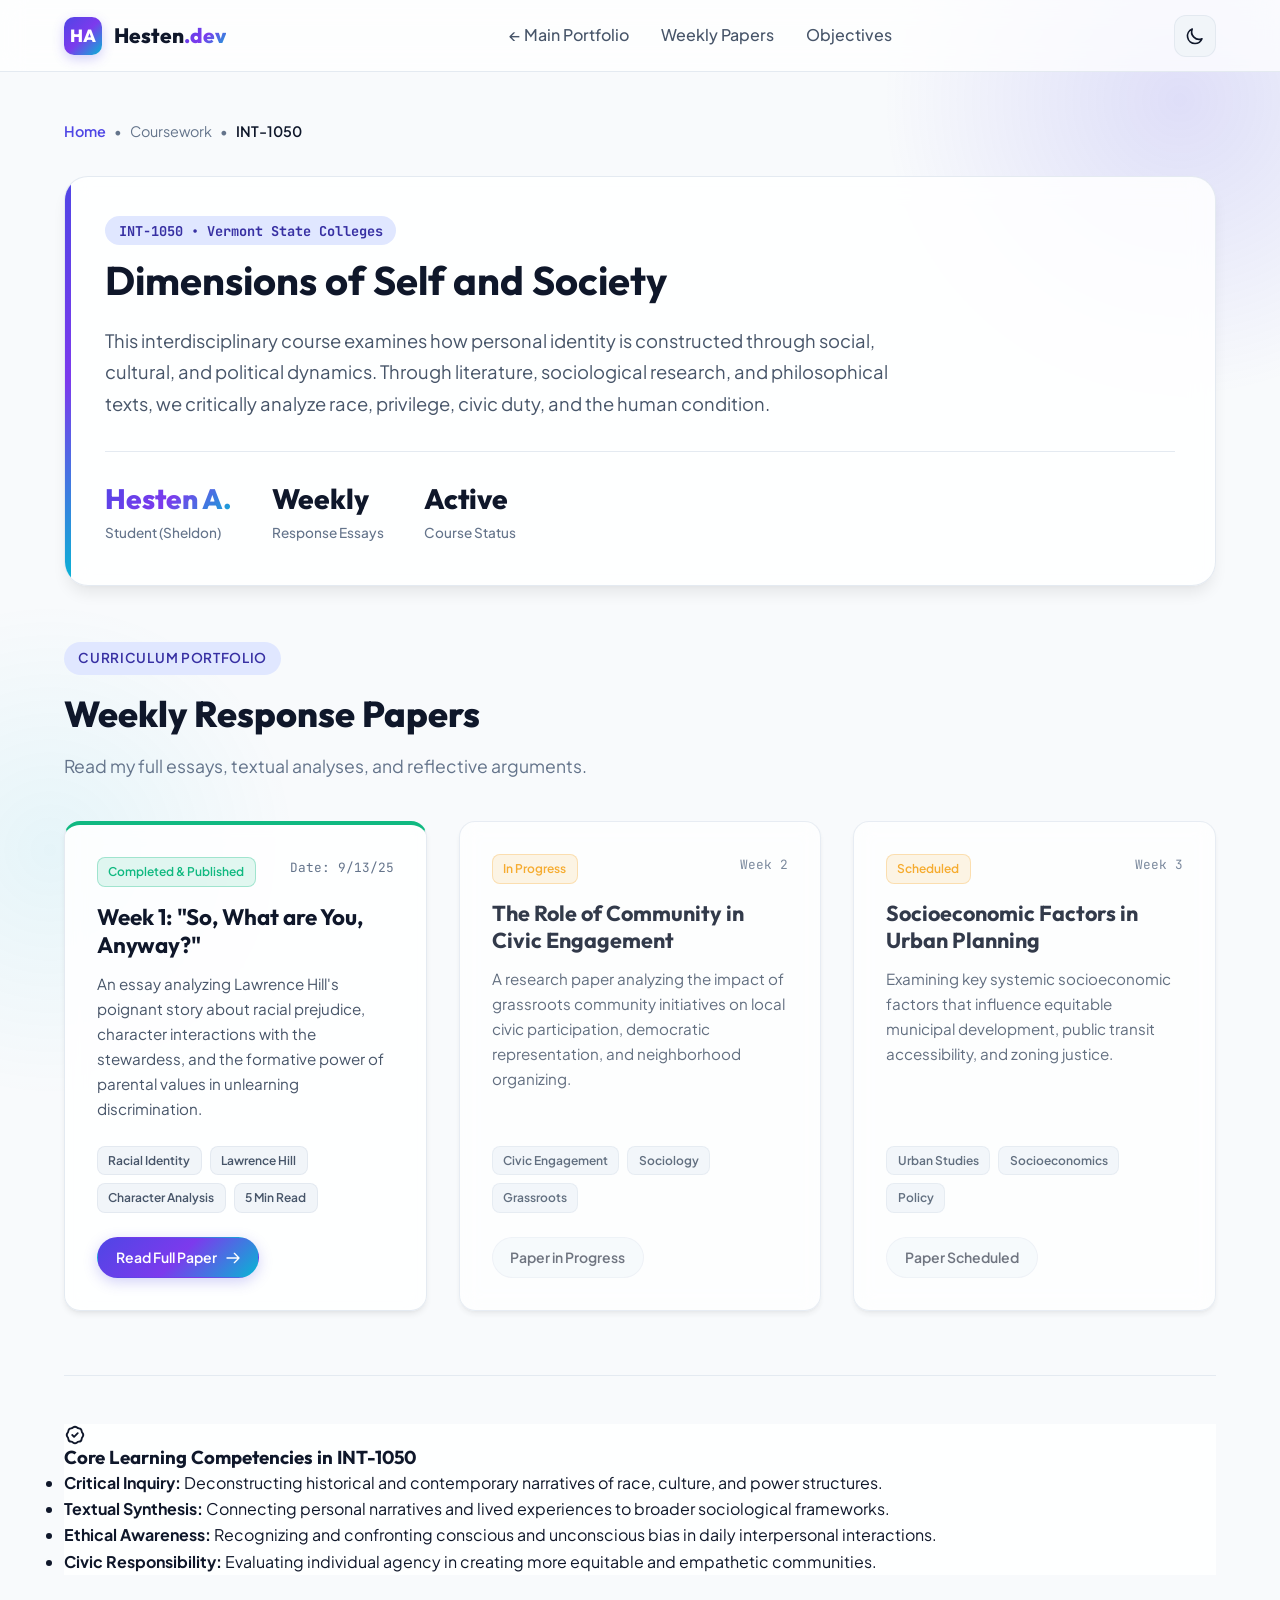
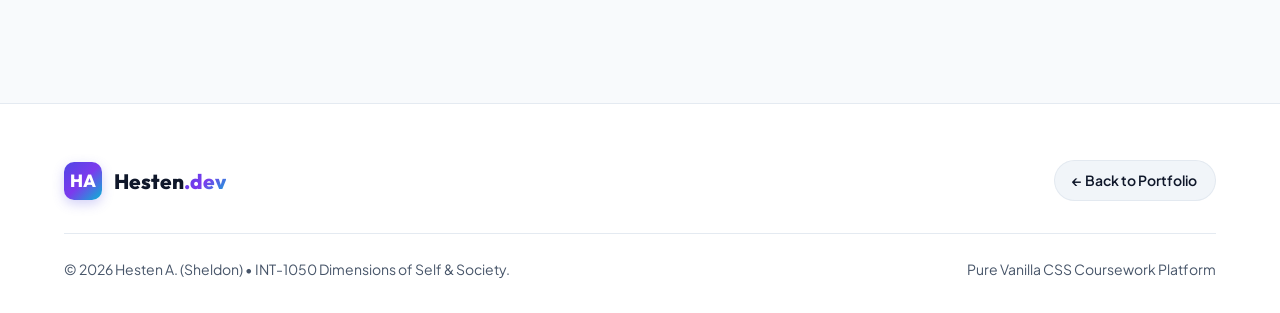
==== int1050/index.html @ 0d08be8f "Initial commit" ====
<!DOCTYPE html>
<html lang="en" data-theme="light">
<head>
    <meta charset="UTF-8">
    <meta name="viewport" content="width=device-width, initial-scale=1.0">
    <meta name="description" content="INT-1050 Dimensions of Self and Society Coursework Hub. Collection of analytical response papers, research syntheses, and reflections by Hesten A. at Vermont State Colleges.">
    <meta name="author" content="Hesten A. (Sheldon)">
    <title>INT-1050: Dimensions of Self and Society | Coursework Hub</title>

    <!-- Google Fonts -->
    <link rel="preconnect" href="https://fonts.googleapis.com">
    <link rel="preconnect" href="https://fonts.gstatic.com" crossorigin>
    <link href="https://fonts.googleapis.com/css2?family=Outfit:wght@400;500;600;700;800&family=Plus+Jakarta+Sans:ital,wght@0,400;0,500;0,600;0,700;1,400&family=JetBrains+Mono:wght@400;600&display=swap" rel="stylesheet">

    <!-- Stylesheet -->
    <link rel="stylesheet" href="../css/main.css">
</head>
<body>

    <!-- Navigation Bar -->
    <header class="navbar" id="navbar">
        <div class="container navbar-inner">
            <a href="../index.html" class="brand-logo" aria-label="Return to Portfolio Home">
                <div class="brand-badge">HA</div>
                <span>Hesten<span class="gradient-text">.dev</span></span>
            </a>

            <nav aria-label="Course Navigation">
                <ul class="nav-links">
                    <li><a href="../index.html" class="nav-link">&larr; Main Portfolio</a></li>
                    <li><a href="#papers" class="nav-link active">Weekly Papers</a></li>
                    <li><a href="#objectives" class="nav-link">Objectives</a></li>
                </ul>
            </nav>

            <div class="nav-actions">
                <button class="theme-toggle-btn" aria-label="Toggle dark and light theme" title="Toggle Theme">
                    <svg class="sun-icon" fill="none" stroke="currentColor" viewBox="0 0 24 24">
                        <path stroke-linecap="round" stroke-linejoin="round" stroke-width="2" d="M12 3v1m0 16v1m9-9h-1M4 12H3m15.364 6.364l-.707-.707M6.343 6.343l-.707-.707m12.728 0l-.707.707M6.343 17.657l-.707.707M16 12a4 4 0 11-8 0 4 4 0 018 0z"></path>
                    </svg>
                    <svg class="moon-icon" fill="none" stroke="currentColor" viewBox="0 0 24 24">
                        <path stroke-linecap="round" stroke-linejoin="round" stroke-width="2" d="M20.354 15.354A9 9 0 018.646 3.646 9.003 9.003 0 0012 21a9.003 9.003 0 008.354-5.646z"></path>
                    </svg>
                </button>
            </div>
        </div>
    </header>

    <!-- Main Course Hub Content -->
    <main class="container" style="padding-top: 3rem; padding-bottom: 5rem;">

        <!-- Breadcrumb Navigation -->
        <nav aria-label="Breadcrumbs" style="display: flex; align-items: center; gap: 0.5rem; font-size: 0.9rem; margin-bottom: 2rem;">
            <a href="../index.html" style="color: var(--brand-primary); font-weight: 600;">Home</a>
            <span style="color: var(--text-muted);">&bull;</span>
            <span style="color: var(--text-muted);">Coursework</span>
            <span style="color: var(--text-muted);">&bull;</span>
            <span style="color: var(--text-primary); font-weight: 600;">INT-1050</span>
        </nav>

        <!-- Course Header Card -->
        <section class="course-featured-card" style="margin-bottom: 3.5rem;">
            <div class="course-header-row">
                <div>
                    <span class="course-code-badge">INT-1050 &bull; Vermont State Colleges</span>
                    <h1 class="course-title" style="font-size: 2.5rem; margin-top: 0.75rem;">
                        Dimensions of Self and Society
                    </h1>
                </div>
            </div>
            <p class="course-desc" style="font-size: 1.15rem;">
                This interdisciplinary course examines how personal identity is constructed through social, cultural, and political dynamics. Through literature, sociological research, and philosophical texts, we critically analyze race, privilege, civic duty, and the human condition.
            </p>

            <div class="hero-stats" style="margin-top: 2rem;">
                <div class="stat-item">
                    <span class="stat-number gradient-text">Hesten A.</span>
                    <span class="stat-label">Student (Sheldon)</span>
                </div>
                <div class="stat-item">
                    <span class="stat-number">Weekly</span>
                    <span class="stat-label">Response Essays</span>
                </div>
                <div class="stat-item">
                    <span class="stat-number">Active</span>
                    <span class="stat-label">Course Status</span>
                </div>
            </div>
        </section>

        <!-- Papers Section -->
        <section id="papers" class="section" style="padding: 0 0 4rem 0;">
            <div class="section-header" style="text-align: left; margin-bottom: 2.5rem; max-width: 100%;">
                <span class="section-tag">Curriculum Portfolio</span>
                <h2 class="section-title">Weekly Response Papers</h2>
                <p class="section-subtitle">Read my full essays, textual analyses, and reflective arguments.</p>
            </div>

            <div class="cards-grid">
                <!-- Week 1 Paper (Completed) -->
                <article class="card" style="border-top: 4px solid var(--status-success);">
                    <div style="display: flex; justify-content: space-between; align-items: flex-start; margin-bottom: 1rem;">
                        <span class="tag" style="background: var(--status-success-bg); color: var(--status-success); border-color: rgba(16, 185, 129, 0.3);">Completed & Published</span>
                        <span style="font-size: 0.8rem; color: var(--text-muted); font-family: var(--font-mono);">Date: 9/13/25</span>
                    </div>
                    <h3 class="card-title" style="font-size: 1.4rem;">
                        Week 1: "So, What are You, Anyway?"
                    </h3>
                    <p class="card-text">
                        An essay analyzing Lawrence Hill's poignant story about racial prejudice, character interactions with the stewardess, and the formative power of parental values in unlearning discrimination.
                    </p>
                    <div class="tag-list">
                        <span class="tag">Racial Identity</span>
                        <span class="tag">Lawrence Hill</span>
                        <span class="tag">Character Analysis</span>
                        <span class="tag">5 Min Read</span>
                    </div>
                    <a href="week1.html" class="btn btn-primary btn-sm" style="align-self: flex-start; margin-top: auto;">
                        Read Full Paper
                        <svg fill="none" stroke="currentColor" viewBox="0 0 24 24" width="16" height="16"><path stroke-linecap="round" stroke-linejoin="round" stroke-width="2" d="M14 5l7 7m0 0l-7 7m7-7H3"></path></svg>
                    </a>
                </article>

                <!-- Week 2 Paper (Upcoming) -->
                <article class="card" style="opacity: 0.85;">
                    <div style="display: flex; justify-content: space-between; align-items: flex-start; margin-bottom: 1rem;">
                        <span class="tag" style="background: var(--status-warning-bg); color: var(--status-warning); border-color: rgba(245, 158, 11, 0.3);">In Progress</span>
                        <span style="font-size: 0.8rem; color: var(--text-muted); font-family: var(--font-mono);">Week 2</span>
                    </div>
                    <h3 class="card-title">
                        The Role of Community in Civic Engagement
                    </h3>
                    <p class="card-text">
                        A research paper analyzing the impact of grassroots community initiatives on local civic participation, democratic representation, and neighborhood organizing.
                    </p>
                    <div class="tag-list">
                        <span class="tag">Civic Engagement</span>
                        <span class="tag">Sociology</span>
                        <span class="tag">Grassroots</span>
                    </div>
                    <span class="btn btn-secondary btn-sm" style="align-self: flex-start; margin-top: auto; cursor: not-allowed; opacity: 0.7;">
                        Paper in Progress
                    </span>
                </article>

                <!-- Week 3 Paper (Upcoming) -->
                <article class="card" style="opacity: 0.85;">
                    <div style="display: flex; justify-content: space-between; align-items: flex-start; margin-bottom: 1rem;">
                        <span class="tag" style="background: var(--status-warning-bg); color: var(--status-warning); border-color: rgba(245, 158, 11, 0.3);">Scheduled</span>
                        <span style="font-size: 0.8rem; color: var(--text-muted); font-family: var(--font-mono);">Week 3</span>
                    </div>
                    <h3 class="card-title">
                        Socioeconomic Factors in Urban Planning
                    </h3>
                    <p class="card-text">
                        Examining key systemic socioeconomic factors that influence equitable municipal development, public transit accessibility, and zoning justice.
                    </p>
                    <div class="tag-list">
                        <span class="tag">Urban Studies</span>
                        <span class="tag">Socioeconomics</span>
                        <span class="tag">Policy</span>
                    </div>
                    <span class="btn btn-secondary btn-sm" style="align-self: flex-start; margin-top: auto; cursor: not-allowed; opacity: 0.7;">
                        Paper Scheduled
                    </span>
                </article>
            </div>
        </section>

        <!-- Course Learning Objectives -->
        <section id="objectives" class="section" style="padding: 3rem 0; border-top: 1px solid var(--border-color);">
            <div class="takeaways-box" style="margin: 0; background: var(--bg-card);">
                <h3 class="takeaways-title">
                    <svg fill="none" stroke="currentColor" viewBox="0 0 24 24" width="22" height="22"><path stroke-linecap="round" stroke-linejoin="round" stroke-width="2" d="M9 12l2 2 4-4M7.835 4.697a3.42 3.42 0 001.946-.806 3.42 3.42 0 014.438 0 3.42 3.42 0 001.946.806 3.42 3.42 0 013.138 3.138 3.42 3.42 0 00.806 1.946 3.42 3.42 0 010 4.438 3.42 3.42 0 00-.806 1.946 3.42 3.42 0 01-3.138 3.138 3.42 3.42 0 00-1.946.806 3.42 3.42 0 01-4.438 0 3.42 3.42 0 00-1.946-.806 3.42 3.42 0 01-3.138-3.138 3.42 3.42 0 00-.806-1.946 3.42 3.42 0 010-4.438 3.42 3.42 0 00.806-1.946 3.42 3.42 0 013.138-3.138z"></path></svg>
                    Core Learning Competencies in INT-1050
                </h3>
                <ul class="takeaways-list">
                    <li><strong>Critical Inquiry:</strong> Deconstructing historical and contemporary narratives of race, culture, and power structures.</li>
                    <li><strong>Textual Synthesis:</strong> Connecting personal narratives and lived experiences to broader sociological frameworks.</li>
                    <li><strong>Ethical Awareness:</strong> Recognizing and confronting conscious and unconscious bias in daily interpersonal interactions.</li>
                    <li><strong>Civic Responsibility:</strong> Evaluating individual agency in creating more equitable and empathetic communities.</li>
                </ul>
            </div>
        </section>

    </main>

    <!-- Footer -->
    <footer class="footer">
        <div class="container">
            <div class="footer-inner">
                <div class="brand-logo">
                    <div class="brand-badge">HA</div>
                    <span>Hesten<span class="gradient-text">.dev</span></span>
                </div>

                <a href="../index.html" class="btn btn-secondary btn-sm">
                    &larr; Back to Portfolio
                </a>
            </div>

            <div class="footer-bottom">
                <p>&copy; 2026 Hesten A. (Sheldon) &bull; INT-1050 Dimensions of Self & Society.</p>
                <p>Pure Vanilla CSS Coursework Platform</p>
            </div>
        </div>
    </footer>

    <!-- Shared App Script -->
    <script src="../js/app.js"></script>
</body>
</html>
---- css/main.css ----
/* ==========================================================================
   Design System & Main Stylesheet - Vanilla CSS
   Portfolio & Academic Coursework Hub
   ========================================================================== */

/* --------------------------------------------------------------------------
   1. Design Tokens & CSS Variables
   -------------------------------------------------------------------------- */
:root {
    /* Color Palette - Light Mode */
    --bg-primary: #f8fafc;
    --bg-secondary: #ffffff;
    --bg-tertiary: #f1f5f9;
    --bg-card: rgba(255, 255, 255, 0.85);
    --bg-glass: rgba(255, 255, 255, 0.75);
    --border-color: rgba(226, 232, 240, 0.9);
    --border-hover: rgba(99, 102, 241, 0.4);

    --text-primary: #0f172a;
    --text-secondary: #475569;
    --text-muted: #64748b;
    --text-inverse: #ffffff;

    /* Accent & Brand Colors */
    --brand-primary: #4f46e5;
    --brand-primary-hover: #4338ca;
    --brand-secondary: #7c3aed;
    --brand-accent: #06b6d4;
    --brand-gradient: linear-gradient(135deg, #4f46e5 0%, #7c3aed 50%, #06b6d4 100%);
    --brand-gradient-subtle: linear-gradient(135deg, rgba(79, 70, 229, 0.08) 0%, rgba(124, 58, 237, 0.08) 100%);
    --brand-glow: rgba(79, 70, 229, 0.25);

    /* Status & Tags */
    --status-success: #10b981;
    --status-success-bg: rgba(16, 185, 129, 0.12);
    --status-warning: #f59e0b;
    --status-warning-bg: rgba(245, 158, 11, 0.12);
    --badge-bg: #e0e7ff;
    --badge-text: #3730a3;

    /* Shadows & Elevation */
    --shadow-sm: 0 1px 2px 0 rgba(0, 0, 0, 0.05);
    --shadow-md: 0 4px 6px -1px rgba(0, 0, 0, 0.08), 0 2px 4px -2px rgba(0, 0, 0, 0.05);
    --shadow-lg: 0 10px 15px -3px rgba(0, 0, 0, 0.08), 0 4px 6px -4px rgba(0, 0, 0, 0.04);
    --shadow-xl: 0 20px 25px -5px rgba(0, 0, 0, 0.1), 0 8px 10px -6px rgba(0, 0, 0, 0.04);
    --shadow-glow: 0 0 25px -5px var(--brand-glow);

    /* Typography */
    --font-main: 'Plus Jakarta Sans', -apple-system, BlinkMacSystemFont, "Segoe UI", Roboto, sans-serif;
    --font-heading: 'Outfit', -apple-system, BlinkMacSystemFont, "Segoe UI", Roboto, sans-serif;
    --font-mono: 'JetBrains Mono', 'Fira Code', monospace;

    /* Radii & Transitions */
    --radius-sm: 8px;
    --radius-md: 12px;
    --radius-lg: 16px;
    --radius-xl: 24px;
    --radius-full: 9999px;

    --transition-fast: 0.15s ease;
    --transition-base: 0.25s cubic-bezier(0.4, 0, 0.2, 1);
    --transition-smooth: 0.4s cubic-bezier(0.16, 1, 0.3, 1);

    --header-height: 72px;
    --container-width: 1200px;
}

/* --------------------------------------------------------------------------
   2. Dark Mode Theme Variables
   -------------------------------------------------------------------------- */
[data-theme="dark"] {
    --bg-primary: #090d16;
    --bg-secondary: #0f172a;
    --bg-tertiary: #1e293b;
    --bg-card: rgba(15, 23, 42, 0.75);
    --bg-glass: rgba(15, 23, 42, 0.85);
    --border-color: rgba(51, 65, 85, 0.65);
    --border-hover: rgba(129, 140, 248, 0.45);

    --text-primary: #f8fafc;
    --text-secondary: #cbd5e1;
    --text-muted: #94a3b8;
    --text-inverse: #0f172a;

    --brand-primary: #6366f1;
    --brand-primary-hover: #818cf8;
    --brand-secondary: #8b5cf6;
    --brand-accent: #38bdf8;
    --brand-gradient: linear-gradient(135deg, #6366f1 0%, #a855f7 50%, #38bdf8 100%);
    --brand-gradient-subtle: linear-gradient(135deg, rgba(99, 102, 241, 0.12) 0%, rgba(168, 85, 247, 0.12) 100%);
    --brand-glow: rgba(99, 102, 241, 0.35);

    --badge-bg: rgba(99, 102, 241, 0.2);
    --badge-text: #a5b4fc;

    --shadow-sm: 0 1px 2px 0 rgba(0, 0, 0, 0.4);
    --shadow-md: 0 4px 6px -1px rgba(0, 0, 0, 0.4), 0 2px 4px -2px rgba(0, 0, 0, 0.3);
    --shadow-lg: 0 10px 15px -3px rgba(0, 0, 0, 0.5), 0 4px 6px -4px rgba(0, 0, 0, 0.4);
    --shadow-xl: 0 20px 25px -5px rgba(0, 0, 0, 0.6), 0 8px 10px -6px rgba(0, 0, 0, 0.5);
}

/* --------------------------------------------------------------------------
   3. Global Resets & Base Styles
   -------------------------------------------------------------------------- */
*, *::before, *::after {
    box-sizing: border-box;
    margin: 0;
    padding: 0;
}

html {
    scroll-behavior: smooth;
    font-size: 16px;
}

body {
    font-family: var(--font-main);
    background-color: var(--bg-primary);
    color: var(--text-primary);
    line-height: 1.65;
    min-height: 100vh;
    display: flex;
    flex-direction: column;
    overflow-x: hidden;
    transition: background-color var(--transition-base), color var(--transition-base);
}

/* Background Atmosphere Glows */
body::before {
    content: '';
    position: fixed;
    top: -200px;
    right: -200px;
    width: 600px;
    height: 600px;
    border-radius: 50%;
    background: radial-gradient(circle, var(--brand-glow) 0%, rgba(0,0,0,0) 70%);
    z-index: -1;
    pointer-events: none;
    opacity: 0.6;
}

body::after {
    content: '';
    position: fixed;
    bottom: -200px;
    left: -200px;
    width: 500px;
    height: 500px;
    border-radius: 50%;
    background: radial-gradient(circle, rgba(6, 182, 212, 0.15) 0%, rgba(0,0,0,0) 70%);
    z-index: -1;
    pointer-events: none;
    opacity: 0.5;
}

h1, h2, h3, h4, h5, h6 {
    font-family: var(--font-heading);
    font-weight: 700;
    line-height: 1.25;
    color: var(--text-primary);
}

a {
    color: inherit;
    text-decoration: none;
    transition: color var(--transition-fast);
}

p {
    color: var(--text-secondary);
}

img, svg {
    display: block;
    max-width: 100%;
}

button, input, textarea, select {
    font: inherit;
    color: inherit;
}

/* --------------------------------------------------------------------------
   4. Layout & Container Utilities
   -------------------------------------------------------------------------- */
.container {
    width: 100%;
    max-width: var(--container-width);
    margin-left: auto;
    margin-right: auto;
    padding-left: 1.5rem;
    padding-right: 1.5rem;
}

.section {
    padding: 5rem 0;
}

.section-header {
    text-align: center;
    max-width: 680px;
    margin: 0 auto 3.5rem;
}

.section-tag {
    display: inline-flex;
    align-items: center;
    gap: 0.5rem;
    padding: 0.35rem 0.9rem;
    border-radius: var(--radius-full);
    background: var(--badge-bg);
    color: var(--badge-text);
    font-size: 0.85rem;
    font-weight: 600;
    text-transform: uppercase;
    letter-spacing: 0.05em;
    margin-bottom: 1rem;
}

.section-title {
    font-size: 2.25rem;
    font-weight: 800;
    margin-bottom: 1rem;
}

.section-subtitle {
    font-size: 1.1rem;
    color: var(--text-muted);
}

/* Gradient Text Effect */
.gradient-text {
    background: var(--brand-gradient);
    -webkit-background-clip: text;
    background-clip: text;
    -webkit-text-fill-color: transparent;
    display: inline-block;
}

/* --------------------------------------------------------------------------
   5. Navigation Bar & Header
   -------------------------------------------------------------------------- */
.navbar {
    position: sticky;
    top: 0;
    z-index: 100;
    background: var(--bg-glass);
    backdrop-filter: blur(12px);
    -webkit-backdrop-filter: blur(12px);
    border-bottom: 1px solid var(--border-color);
    height: var(--header-height);
    display: flex;
    align-items: center;
    transition: background-color var(--transition-base), border-color var(--transition-base);
}

.navbar-inner {
    display: flex;
    justify-content: space-between;
    align-items: center;
    width: 100%;
}

.brand-logo {
    display: flex;
    align-items: center;
    gap: 0.75rem;
    font-family: var(--font-heading);
    font-weight: 800;
    font-size: 1.3rem;
    color: var(--text-primary);
}

.brand-badge {
    width: 38px;
    height: 38px;
    border-radius: 10px;
    background: var(--brand-gradient);
    display: flex;
    align-items: center;
    justify-content: center;
    color: #ffffff;
    font-weight: 800;
    font-size: 1.1rem;
    box-shadow: 0 4px 12px var(--brand-glow);
}

.nav-links {
    display: flex;
    align-items: center;
    gap: 2rem;
    list-style: none;
}

.nav-link {
    font-weight: 500;
    color: var(--text-secondary);
    position: relative;
    padding: 0.5rem 0;
}

.nav-link:hover, .nav-link.active {
    color: var(--brand-primary);
}

.nav-link::after {
    content: '';
    position: absolute;
    bottom: 0;
    left: 0;
    width: 0;
    height: 2px;
    background: var(--brand-gradient);
    border-radius: 2px;
    transition: width var(--transition-base);
}

.nav-link:hover::after, .nav-link.active::after {
    width: 100%;
}

.nav-actions {
    display: flex;
    align-items: center;
    gap: 1rem;
}

/* Theme Switcher Button */
.theme-toggle-btn {
    background: var(--bg-tertiary);
    border: 1px solid var(--border-color);
    color: var(--text-primary);
    width: 42px;
    height: 42px;
    border-radius: var(--radius-md);
    cursor: pointer;
    display: flex;
    align-items: center;
    justify-content: center;
    transition: background var(--transition-fast), transform var(--transition-fast), border-color var(--transition-fast);
}

.theme-toggle-btn:hover {
    background: var(--border-color);
    transform: scale(1.05);
}

.theme-toggle-btn svg {
    width: 20px;
    height: 20px;
}

.sun-icon { display: none; }
.moon-icon { display: block; }
[data-theme="dark"] .sun-icon { display: block; }
[data-theme="dark"] .moon-icon { display: none; }

/* Mobile Menu Toggle */
.mobile-menu-btn {
    display: none;
    background: none;
    border: none;
    cursor: pointer;
    padding: 0.5rem;
    color: var(--text-primary);
}

.mobile-menu-btn svg {
    width: 26px;
    height: 26px;
}

/* Mobile Nav Drawer */
.mobile-drawer {
    display: none;
    position: fixed;
    top: var(--header-height);
    left: 0;
    right: 0;
    background: var(--bg-secondary);
    border-bottom: 1px solid var(--border-color);
    padding: 1.5rem;
    box-shadow: var(--shadow-xl);
    z-index: 99;
}

.mobile-drawer.open {
    display: block;
    animation: slideDown 0.3s ease-out;
}

.mobile-nav-links {
    list-style: none;
    display: flex;
    flex-direction: column;
    gap: 1rem;
}

.mobile-nav-links .nav-link {
    font-size: 1.1rem;
    padding: 0.75rem 0;
    border-bottom: 1px solid var(--border-color);
    display: block;
}

@keyframes slideDown {
    from { opacity: 0; transform: translateY(-10px); }
    to { opacity: 1; transform: translateY(0); }
}

/* --------------------------------------------------------------------------
   6. Hero Section
   -------------------------------------------------------------------------- */
.hero {
    padding: 5rem 0 4rem;
    position: relative;
}

.hero-grid {
    display: grid;
    grid-template-columns: 1.25fr 0.75fr;
    gap: 3.5rem;
    align-items: center;
}

.hero-content {
    display: flex;
    flex-direction: column;
    align-items: flex-start;
}

.hero-pill {
    display: inline-flex;
    align-items: center;
    gap: 0.5rem;
    background: var(--status-success-bg);
    color: var(--status-success);
    border: 1px solid rgba(16, 185, 129, 0.25);
    padding: 0.4rem 1rem;
    border-radius: var(--radius-full);
    font-size: 0.875rem;
    font-weight: 600;
    margin-bottom: 1.5rem;
}

.hero-pill-dot {
    width: 8px;
    height: 8px;
    border-radius: 50%;
    background-color: var(--status-success);
    animation: pulse 2s infinite;
}

@keyframes pulse {
    0% { transform: scale(0.95); box-shadow: 0 0 0 0 rgba(16, 185, 129, 0.7); }
    70% { transform: scale(1); box-shadow: 0 0 0 8px rgba(16, 185, 129, 0); }
    100% { transform: scale(0.95); box-shadow: 0 0 0 0 rgba(16, 185, 129, 0); }
}

.hero-title {
    font-size: 3.25rem;
    font-weight: 800;
    letter-spacing: -0.02em;
    margin-bottom: 1.25rem;
    line-height: 1.15;
}

.hero-bio {
    font-size: 1.15rem;
    line-height: 1.7;
    color: var(--text-secondary);
    margin-bottom: 2rem;
    max-width: 580px;
}

.hero-actions {
    display: flex;
    gap: 1rem;
    flex-wrap: wrap;
    margin-bottom: 2.5rem;
}

.hero-stats {
    display: flex;
    gap: 2.5rem;
    padding-top: 1.5rem;
    border-top: 1px solid var(--border-color);
    width: 100%;
}

.stat-item {
    display: flex;
    flex-direction: column;
}

.stat-number {
    font-size: 1.75rem;
    font-weight: 800;
    font-family: var(--font-heading);
    color: var(--text-primary);
}

.stat-label {
    font-size: 0.85rem;
    color: var(--text-muted);
    font-weight: 500;
}

/* Hero Visual / Avatar Card */
.hero-visual {
    display: flex;
    justify-content: center;
    position: relative;
}

.avatar-card {
    position: relative;
    padding: 1.25rem;
    border-radius: var(--radius-xl);
    background: var(--bg-card);
    border: 1px solid var(--border-color);
    box-shadow: var(--shadow-xl);
    backdrop-filter: blur(16px);
    -webkit-backdrop-filter: blur(16px);
    transition: transform var(--transition-smooth);
}

.avatar-card:hover {
    transform: translateY(-6px);
}

.avatar-img-wrap {
    position: relative;
    width: 260px;
    height: 260px;
    border-radius: var(--radius-lg);
    overflow: hidden;
    background: var(--brand-gradient);
    display: flex;
    align-items: center;
    justify-content: center;
    box-shadow: 0 8px 24px var(--brand-glow);
}

.avatar-initials {
    font-size: 4.5rem;
    font-family: var(--font-heading);
    font-weight: 800;
    color: #ffffff;
    letter-spacing: -2px;
}

.avatar-floating-badge {
    position: absolute;
    bottom: -15px;
    right: -15px;
    background: var(--bg-secondary);
    border: 1px solid var(--border-color);
    padding: 0.75rem 1.25rem;
    border-radius: var(--radius-lg);
    box-shadow: var(--shadow-lg);
    display: flex;
    align-items: center;
    gap: 0.75rem;
}

.floating-badge-icon {
    width: 36px;
    height: 36px;
    border-radius: 8px;
    background: var(--badge-bg);
    color: var(--badge-text);
    display: flex;
    align-items: center;
    justify-content: center;
}

.floating-badge-title {
    font-size: 0.8rem;
    font-weight: 700;
    color: var(--text-primary);
}

.floating-badge-subtitle {
    font-size: 0.72rem;
    color: var(--text-muted);
}

/* --------------------------------------------------------------------------
   7. Buttons & Interactive Controls
   -------------------------------------------------------------------------- */
.btn {
    display: inline-flex;
    align-items: center;
    justify-content: center;
    gap: 0.5rem;
    padding: 0.85rem 1.75rem;
    border-radius: var(--radius-full);
    font-weight: 600;
    font-size: 1rem;
    cursor: pointer;
    transition: all var(--transition-base);
    border: 1px solid transparent;
    text-decoration: none;
}

.btn-primary {
    background: var(--brand-gradient);
    color: #ffffff;
    box-shadow: 0 4px 14px var(--brand-glow);
}

.btn-primary:hover {
    box-shadow: 0 6px 20px var(--brand-glow);
    transform: translateY(-2px);
    color: #ffffff;
}

.btn-secondary {
    background: var(--bg-tertiary);
    color: var(--text-primary);
    border-color: var(--border-color);
}

.btn-secondary:hover {
    background: var(--border-color);
    transform: translateY(-2px);
}

.btn-outline {
    background: transparent;
    color: var(--brand-primary);
    border-color: var(--brand-primary);
}

.btn-outline:hover {
    background: var(--brand-primary);
    color: #ffffff;
}

.btn-sm {
    padding: 0.5rem 1.1rem;
    font-size: 0.875rem;
}

.btn-icon {
    padding: 0.75rem;
    border-radius: var(--radius-md);
}

/* --------------------------------------------------------------------------
   8. Coursework Hub & Academic Cards
   -------------------------------------------------------------------------- */
.course-featured-card {
    background: var(--bg-card);
    border: 1px solid var(--border-color);
    border-radius: var(--radius-xl);
    padding: 2.5rem;
    box-shadow: var(--shadow-lg);
    backdrop-filter: blur(12px);
    -webkit-backdrop-filter: blur(12px);
    position: relative;
    overflow: hidden;
    transition: all var(--transition-smooth);
}

.course-featured-card::before {
    content: '';
    position: absolute;
    top: 0;
    left: 0;
    width: 6px;
    height: 100%;
    background: var(--brand-gradient);
}

.course-featured-card:hover {
    transform: translateY(-4px);
    border-color: var(--border-hover);
    box-shadow: var(--shadow-xl);
}

.course-header-row {
    display: flex;
    justify-content: space-between;
    align-items: flex-start;
    gap: 1.5rem;
    margin-bottom: 1.25rem;
    flex-wrap: wrap;
}

.course-code-badge {
    background: var(--badge-bg);
    color: var(--badge-text);
    padding: 0.35rem 0.85rem;
    border-radius: var(--radius-full);
    font-family: var(--font-mono);
    font-size: 0.85rem;
    font-weight: 700;
}

.course-title {
    font-size: 1.75rem;
    margin-top: 0.5rem;
}

.course-desc {
    font-size: 1.05rem;
    line-height: 1.7;
    margin-bottom: 2rem;
    max-width: 800px;
}

.course-papers-preview {
    display: grid;
    grid-template-columns: repeat(auto-fit, minmax(280px, 1fr));
    gap: 1.25rem;
    margin-bottom: 2rem;
}

.paper-mini-card {
    background: var(--bg-tertiary);
    border: 1px solid var(--border-color);
    padding: 1.25rem;
    border-radius: var(--radius-md);
    transition: all var(--transition-fast);
    display: flex;
    flex-direction: column;
    justify-content: space-between;
}

.paper-mini-card:hover {
    border-color: var(--brand-primary);
    background: var(--bg-secondary);
    transform: translateY(-2px);
}

.paper-mini-title {
    font-size: 1rem;
    font-weight: 700;
    margin-bottom: 0.35rem;
    color: var(--text-primary);
}

.paper-mini-meta {
    font-size: 0.8rem;
    color: var(--text-muted);
}

/* --------------------------------------------------------------------------
   9. Standard Grids & Cards (Projects, Blog)
   -------------------------------------------------------------------------- */
.cards-grid {
    display: grid;
    grid-template-columns: repeat(auto-fit, minmax(320px, 1fr));
    gap: 2rem;
}

.card {
    background: var(--bg-card);
    border: 1px solid var(--border-color);
    border-radius: var(--radius-lg);
    padding: 2rem;
    box-shadow: var(--shadow-md);
    backdrop-filter: blur(10px);
    -webkit-backdrop-filter: blur(10px);
    display: flex;
    flex-direction: column;
    transition: all var(--transition-smooth);
    position: relative;
}

.card:hover {
    transform: translateY(-6px);
    border-color: var(--border-hover);
    box-shadow: var(--shadow-xl);
}

.card-icon-wrap {
    width: 52px;
    height: 52px;
    border-radius: var(--radius-md);
    background: var(--brand-gradient-subtle);
    border: 1px solid var(--border-color);
    display: flex;
    align-items: center;
    justify-content: center;
    color: var(--brand-primary);
    margin-bottom: 1.5rem;
}

.card-icon-wrap svg {
    width: 26px;
    height: 26px;
}

.card-title {
    font-size: 1.35rem;
    margin-bottom: 0.75rem;
}

.card-text {
    font-size: 0.95rem;
    line-height: 1.65;
    margin-bottom: 1.5rem;
    flex-grow: 1;
}

.tag-list {
    display: flex;
    flex-wrap: wrap;
    gap: 0.5rem;
    margin-bottom: 1.5rem;
}

.tag {
    font-size: 0.75rem;
    font-weight: 600;
    padding: 0.25rem 0.65rem;
    border-radius: var(--radius-sm);
    background: var(--bg-tertiary);
    color: var(--text-secondary);
    border: 1px solid var(--border-color);
}

.card-link {
    display: inline-flex;
    align-items: center;
    gap: 0.5rem;
    font-weight: 600;
    color: var(--brand-primary);
    font-size: 0.95rem;
}

.card-link svg {
    width: 18px;
    height: 18px;
    transition: transform var(--transition-fast);
}

.card:hover .card-link svg {
    transform: translateX(4px);
}

/* --------------------------------------------------------------------------
   10. Filter Bar & Search
   -------------------------------------------------------------------------- */
.filter-bar {
    display: flex;
    justify-content: center;
    gap: 0.75rem;
    flex-wrap: wrap;
    margin-bottom: 2.5rem;
}

.filter-btn {
    background: var(--bg-secondary);
    border: 1px solid var(--border-color);
    color: var(--text-secondary);
    padding: 0.5rem 1.25rem;
    border-radius: var(--radius-full);
    font-size: 0.9rem;
    font-weight: 600;
    cursor: pointer;
    transition: all var(--transition-fast);
}

.filter-btn:hover, .filter-btn.active {
    background: var(--brand-primary);
    color: #ffffff;
    border-color: var(--brand-primary);
    box-shadow: 0 2px 8px var(--brand-glow);
}

/* --------------------------------------------------------------------------
   11. Contact Section & Forms
   -------------------------------------------------------------------------- */
.contact-grid {
    display: grid;
    grid-template-columns: 0.8fr 1.2fr;
    gap: 3.5rem;
    align-items: flex-start;
}

.contact-info-card {
    background: var(--bg-card);
    border: 1px solid var(--border-color);
    border-radius: var(--radius-xl);
    padding: 2.5rem;
    box-shadow: var(--shadow-lg);
}

.contact-item {
    display: flex;
    gap: 1rem;
    margin-top: 1.75rem;
}

.contact-item-icon {
    width: 44px;
    height: 44px;
    border-radius: var(--radius-md);
    background: var(--bg-tertiary);
    border: 1px solid var(--border-color);
    display: flex;
    align-items: center;
    justify-content: center;
    color: var(--brand-primary);
    flex-shrink: 0;
}

.contact-item-icon svg {
    width: 20px;
    height: 20px;
}

.contact-item-title {
    font-size: 0.85rem;
    color: var(--text-muted);
    font-weight: 500;
}

.contact-item-val {
    font-size: 1rem;
    font-weight: 600;
    color: var(--text-primary);
}

.contact-form-card {
    background: var(--bg-card);
    border: 1px solid var(--border-color);
    border-radius: var(--radius-xl);
    padding: 2.5rem;
    box-shadow: var(--shadow-lg);
}

.form-group {
    margin-bottom: 1.5rem;
}

.form-label {
    display: block;
    font-size: 0.9rem;
    font-weight: 600;
    margin-bottom: 0.5rem;
    color: var(--text-primary);
}

.form-control {
    width: 100%;
    padding: 0.85rem 1.15rem;
    background: var(--bg-tertiary);
    border: 1px solid var(--border-color);
    border-radius: var(--radius-md);
    color: var(--text-primary);
    font-size: 1rem;
    transition: border-color var(--transition-fast), background var(--transition-fast), box-shadow var(--transition-fast);
}

.form-control:focus {
    outline: none;
    background: var(--bg-secondary);
    border-color: var(--brand-primary);
    box-shadow: 0 0 0 3px var(--brand-glow);
}

.form-feedback {
    display: none;
    padding: 1rem;
    border-radius: var(--radius-md);
    margin-top: 1rem;
    font-size: 0.95rem;
    font-weight: 500;
    text-align: center;
}

.form-feedback.success {
    display: block;
    background: var(--status-success-bg);
    color: var(--status-success);
    border: 1px solid rgba(16, 185, 129, 0.3);
}

/* --------------------------------------------------------------------------
   12. Footer
   -------------------------------------------------------------------------- */
.footer {
    margin-top: auto;
    background: var(--bg-secondary);
    border-top: 1px solid var(--border-color);
    padding: 3.5rem 0 2rem;
}

.footer-inner {
    display: flex;
    justify-content: space-between;
    align-items: center;
    flex-wrap: wrap;
    gap: 2rem;
    padding-bottom: 2rem;
    border-bottom: 1px solid var(--border-color);
}

.footer-socials {
    display: flex;
    gap: 1rem;
}

.social-link {
    width: 40px;
    height: 40px;
    border-radius: 50%;
    background: var(--bg-tertiary);
    border: 1px solid var(--border-color);
    display: flex;
    align-items: center;
    justify-content: center;
    color: var(--text-secondary);
    transition: all var(--transition-fast);
}

.social-link:hover {
    background: var(--brand-primary);
    color: #ffffff;
    border-color: var(--brand-primary);
    transform: translateY(-2px);
}

.social-link svg {
    width: 18px;
    height: 18px;
}

.footer-bottom {
    display: flex;
    justify-content: space-between;
    align-items: center;
    padding-top: 1.5rem;
    font-size: 0.875rem;
    color: var(--text-muted);
    flex-wrap: wrap;
    gap: 1rem;
}

/* --------------------------------------------------------------------------
   13. Responsive Media Queries
   -------------------------------------------------------------------------- */
@media (max-width: 992px) {
    .hero-grid {
        grid-template-columns: 1fr;
        gap: 3rem;
        text-align: center;
    }

    .hero-content {
        align-items: center;
    }

    .hero-title {
        font-size: 2.75rem;
    }

    .hero-bio {
        margin-left: auto;
        margin-right: auto;
    }

    .hero-actions {
        justify-content: center;
    }

    .hero-stats {
        justify-content: center;
    }

    .contact-grid {
        grid-template-columns: 1fr;
    }
}

@media (max-width: 768px) {
    .nav-links {
        display: none;
    }

    .mobile-menu-btn {
        display: block;
    }

    .section {
        padding: 3.5rem 0;
    }

    .hero-title {
        font-size: 2.25rem;
    }

    .cards-grid {
        grid-template-columns: 1fr;
    }

    .course-featured-card {
        padding: 1.5rem;
    }
}
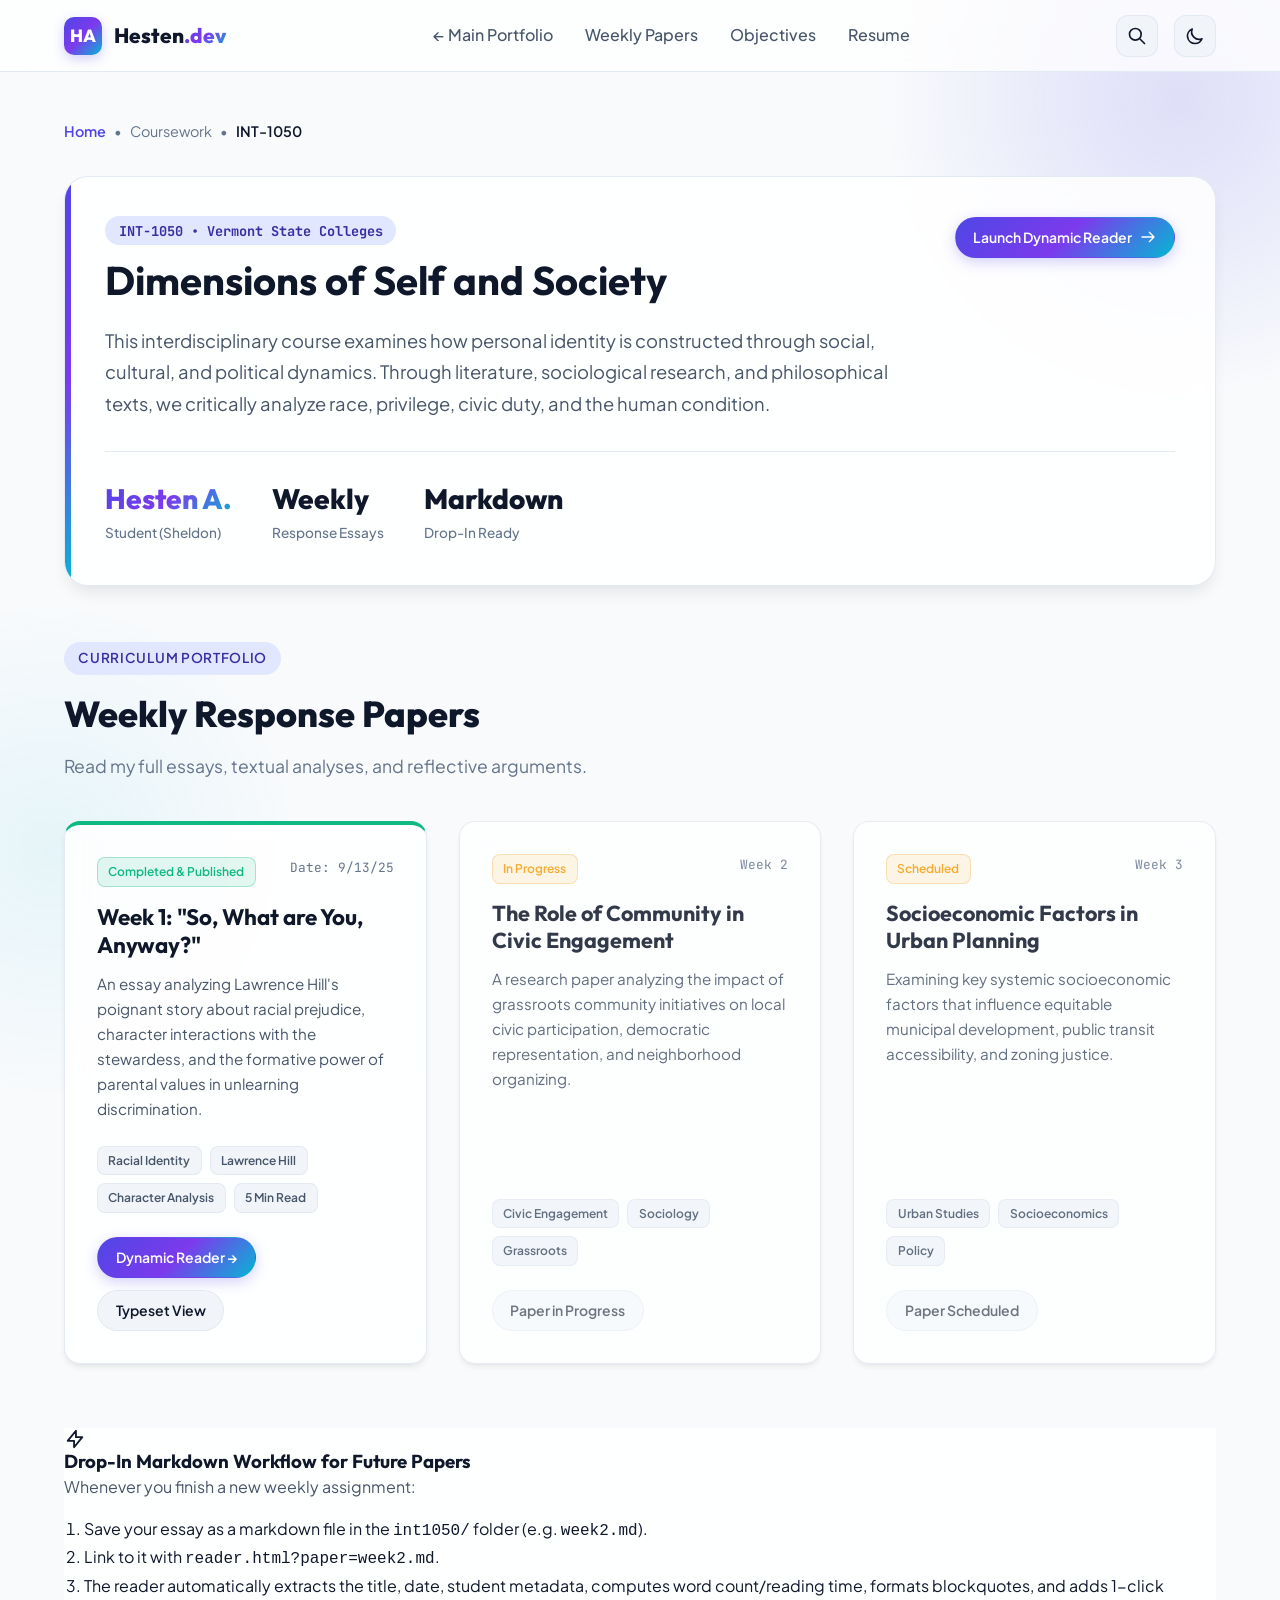
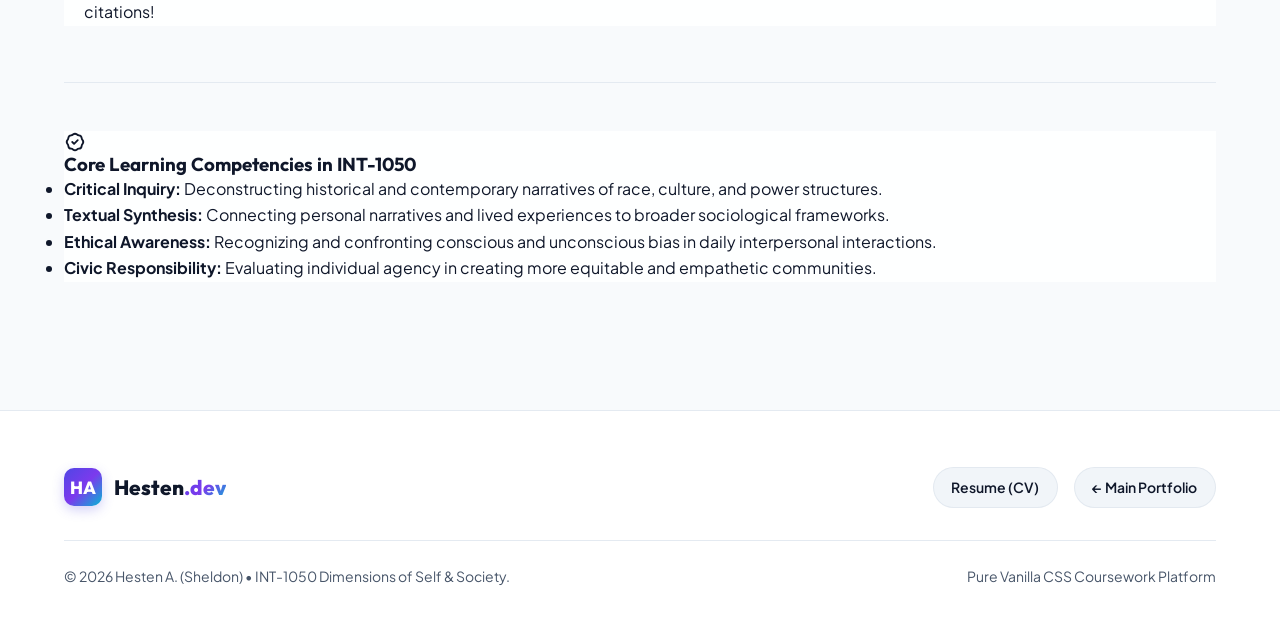
==== commit d0386d8e: "updated website" ====
--- a/int1050/index.html
+++ b/int1050/index.html
@@ -30,10 +30,17 @@
                     <li><a href="../index.html" class="nav-link">&larr; Main Portfolio</a></li>
                     <li><a href="#papers" class="nav-link active">Weekly Papers</a></li>
                     <li><a href="#objectives" class="nav-link">Objectives</a></li>
+                    <li><a href="../resume.html" class="nav-link">Resume</a></li>
                 </ul>
             </nav>
 
             <div class="nav-actions">
+                <!-- Search Button Trigger (Ctrl+K) -->
+                <button class="theme-toggle-btn search-trigger-btn" aria-label="Search site (Ctrl+K)" title="Spotlight Search (Ctrl + K)">
+                    <svg fill="none" stroke="currentColor" viewBox="0 0 24 24" style="width: 20px; height: 20px;"><path stroke-linecap="round" stroke-linejoin="round" stroke-width="2" d="M21 21l-6-6m2-5a7 7 0 11-14 0 7 7 0 0114 0z"></path></svg>
+                </button>
+
+                <!-- Theme Toggle Button -->
                 <button class="theme-toggle-btn" aria-label="Toggle dark and light theme" title="Toggle Theme">
                     <svg class="sun-icon" fill="none" stroke="currentColor" viewBox="0 0 24 24">
                         <path stroke-linecap="round" stroke-linejoin="round" stroke-width="2" d="M12 3v1m0 16v1m9-9h-1M4 12H3m15.364 6.364l-.707-.707M6.343 6.343l-.707-.707m12.728 0l-.707.707M6.343 17.657l-.707.707M16 12a4 4 0 11-8 0 4 4 0 018 0z"></path>
@@ -67,6 +74,12 @@
                         Dimensions of Self and Society
                     </h1>
                 </div>
+                <div style="display: flex; gap: 0.75rem; flex-wrap: wrap;">
+                    <a href="reader.html?paper=week1.md" class="btn btn-primary btn-sm">
+                        Launch Dynamic Reader
+                        <svg fill="none" stroke="currentColor" viewBox="0 0 24 24" width="16" height="16"><path stroke-linecap="round" stroke-linejoin="round" stroke-width="2" d="M14 5l7 7m0 0l-7 7m7-7H3"></path></svg>
+                    </a>
+                </div>
             </div>
             <p class="course-desc" style="font-size: 1.15rem;">
                 This interdisciplinary course examines how personal identity is constructed through social, cultural, and political dynamics. Through literature, sociological research, and philosophical texts, we critically analyze race, privilege, civic duty, and the human condition.
@@ -82,8 +95,8 @@
                     <span class="stat-label">Response Essays</span>
                 </div>
                 <div class="stat-item">
-                    <span class="stat-number">Active</span>
-                    <span class="stat-label">Course Status</span>
+                    <span class="stat-number">Markdown</span>
+                    <span class="stat-label">Drop-In Ready</span>
                 </div>
             </div>
         </section>
@@ -115,10 +128,14 @@
                         <span class="tag">Character Analysis</span>
                         <span class="tag">5 Min Read</span>
                     </div>
-                    <a href="week1.html" class="btn btn-primary btn-sm" style="align-self: flex-start; margin-top: auto;">
-                        Read Full Paper
-                        <svg fill="none" stroke="currentColor" viewBox="0 0 24 24" width="16" height="16"><path stroke-linecap="round" stroke-linejoin="round" stroke-width="2" d="M14 5l7 7m0 0l-7 7m7-7H3"></path></svg>
-                    </a>
+                    <div style="display: flex; gap: 0.75rem; margin-top: auto; flex-wrap: wrap;">
+                        <a href="reader.html?paper=week1.md" class="btn btn-primary btn-sm">
+                            Dynamic Reader &rarr;
+                        </a>
+                        <a href="week1.html" class="btn btn-secondary btn-sm">
+                            Typeset View
+                        </a>
+                    </div>
                 </article>
 
                 <!-- Week 2 Paper (Upcoming) -->
@@ -165,6 +182,22 @@
                     </span>
                 </article>
             </div>
+        </section>
+
+        <!-- Dynamic Drop-In Instructions Box -->
+        <section class="takeaways-box" style="background: var(--bg-card); margin-bottom: 3.5rem;">
+            <h3 class="takeaways-title">
+                <svg fill="none" stroke="currentColor" viewBox="0 0 24 24" width="22" height="22"><path stroke-linecap="round" stroke-linejoin="round" stroke-width="2" d="M13 10V3L4 14h7v7l9-11h-7z"></path></svg>
+                Drop-In Markdown Workflow for Future Papers
+            </h3>
+            <p style="margin-bottom: 1rem; color: var(--text-secondary);">
+                Whenever you finish a new weekly assignment:
+            </p>
+            <ol class="takeaways-list" style="list-style: decimal; padding-left: 1.25rem;">
+                <li>Save your essay as a markdown file in the <code>int1050/</code> folder (e.g. <code>week2.md</code>).</li>
+                <li>Link to it with <code>reader.html?paper=week2.md</code>.</li>
+                <li>The reader automatically extracts the title, date, student metadata, computes word count/reading time, formats blockquotes, and adds 1-click citations!</li>
+            </ol>
         </section>
 
         <!-- Course Learning Objectives -->
@@ -194,9 +227,10 @@
                     <span>Hesten<span class="gradient-text">.dev</span></span>
                 </div>
 
-                <a href="../index.html" class="btn btn-secondary btn-sm">
-                    &larr; Back to Portfolio
-                </a>
+                <div class="footer-socials">
+                    <a href="../resume.html" class="btn btn-secondary btn-sm">Resume (CV)</a>
+                    <a href="../index.html" class="btn btn-secondary btn-sm">&larr; Main Portfolio</a>
+                </div>
             </div>
 
             <div class="footer-bottom">
@@ -206,7 +240,8 @@
         </div>
     </footer>
 
-    <!-- Shared App Script -->
+    <!-- Shared App & Search Scripts -->
     <script src="../js/app.js"></script>
+    <script src="../js/search-index.js"></script>
 </body>
 </html>
--- a/css/main.css
+++ b/css/main.css
@@ -1104,3 +1104,329 @@
         padding: 1.5rem;
     }
 }
+
+/* --------------------------------------------------------------------------
+   14. Command Palette (Spotlight Search Modal - Ctrl+K)
+   -------------------------------------------------------------------------- */
+.command-palette-modal {
+    position: fixed;
+    top: 0;
+    left: 0;
+    width: 100vw;
+    height: 100vh;
+    z-index: 10000;
+    display: none;
+    align-items: flex-start;
+    justify-content: center;
+    padding-top: 12vh;
+}
+
+.command-palette-modal.open {
+    display: flex;
+}
+
+.command-palette-backdrop {
+    position: absolute;
+    top: 0;
+    left: 0;
+    width: 100%;
+    height: 100%;
+    background: rgba(15, 23, 42, 0.65);
+    backdrop-filter: blur(8px);
+    -webkit-backdrop-filter: blur(8px);
+    animation: fadeIn 0.2s ease;
+}
+
+.command-palette-card {
+    position: relative;
+    width: 100%;
+    max-width: 640px;
+    margin: 0 1.25rem;
+    background: var(--bg-secondary);
+    border: 1px solid var(--border-color);
+    border-radius: var(--radius-xl);
+    box-shadow: var(--shadow-xl), 0 0 30px rgba(0, 0, 0, 0.25);
+    overflow: hidden;
+    z-index: 2;
+    animation: scaleUp 0.25s cubic-bezier(0.16, 1, 0.3, 1);
+}
+
+.command-palette-input-wrap {
+    display: flex;
+    align-items: center;
+    padding: 1.25rem 1.5rem;
+    border-bottom: 1px solid var(--border-color);
+    gap: 1rem;
+    background: var(--bg-card);
+}
+
+.cp-search-icon {
+    width: 22px;
+    height: 22px;
+    color: var(--brand-primary);
+    flex-shrink: 0;
+}
+
+.command-palette-input {
+    width: 100%;
+    background: transparent;
+    border: none;
+    outline: none;
+    font-size: 1.15rem;
+    color: var(--text-primary);
+    font-family: var(--font-main);
+}
+
+.cp-kbd {
+    background: var(--bg-tertiary);
+    border: 1px solid var(--border-color);
+    padding: 0.2rem 0.5rem;
+    border-radius: var(--radius-sm);
+    font-family: var(--font-mono);
+    font-size: 0.75rem;
+    color: var(--text-muted);
+}
+
+.command-palette-results {
+    max-height: 380px;
+    overflow-y: auto;
+    padding: 0.75rem;
+}
+
+.cp-result-item {
+    display: flex;
+    justify-content: space-between;
+    align-items: center;
+    padding: 0.85rem 1rem;
+    border-radius: var(--radius-md);
+    cursor: pointer;
+    transition: all var(--transition-fast);
+    border: 1px solid transparent;
+}
+
+.cp-result-item:hover, .cp-result-item.selected {
+    background: var(--bg-tertiary);
+    border-color: var(--border-color);
+}
+
+.cp-item-main {
+    display: flex;
+    align-items: center;
+    gap: 1rem;
+    flex-grow: 1;
+}
+
+.cp-badge {
+    font-size: 0.72rem;
+    font-weight: 700;
+    text-transform: uppercase;
+    padding: 0.25rem 0.6rem;
+    border-radius: var(--radius-sm);
+    letter-spacing: 0.05em;
+    flex-shrink: 0;
+}
+
+.cp-badge-coursework { background: rgba(99, 102, 241, 0.15); color: var(--brand-primary); }
+.cp-badge-project { background: rgba(16, 185, 129, 0.15); color: var(--status-success); }
+.cp-badge-blog { background: rgba(245, 158, 11, 0.15); color: var(--status-warning); }
+.cp-badge-action { background: rgba(168, 85, 247, 0.15); color: #a855f7; }
+.cp-badge-resume { background: rgba(6, 182, 212, 0.15); color: var(--brand-accent); }
+
+.cp-item-text {
+    display: flex;
+    flex-direction: column;
+    gap: 0.15rem;
+}
+
+.cp-item-title {
+    font-size: 0.95rem;
+    font-weight: 700;
+    color: var(--text-primary);
+}
+
+.cp-item-snippet {
+    font-size: 0.8rem;
+    color: var(--text-muted);
+}
+
+.cp-item-arrow {
+    width: 18px;
+    height: 18px;
+    color: var(--text-muted);
+    transition: transform var(--transition-fast);
+}
+
+.cp-result-item:hover .cp-item-arrow, .cp-result-item.selected .cp-item-arrow {
+    color: var(--brand-primary);
+    transform: translateX(3px);
+}
+
+.cp-no-results {
+    padding: 2.5rem 1.5rem;
+    text-align: center;
+    color: var(--text-muted);
+    font-size: 0.95rem;
+}
+
+.command-palette-footer {
+    display: flex;
+    justify-content: flex-end;
+    gap: 1.5rem;
+    padding: 0.75rem 1.5rem;
+    background: var(--bg-tertiary);
+    border-top: 1px solid var(--border-color);
+    font-size: 0.8rem;
+    color: var(--text-muted);
+}
+
+@keyframes fadeIn {
+    from { opacity: 0; }
+    to { opacity: 1; }
+}
+
+@keyframes scaleUp {
+    from { opacity: 0; transform: scale(0.96) translateY(-10px); }
+    to { opacity: 1; transform: scale(1) translateY(0); }
+}
+
+/* --------------------------------------------------------------------------
+   15. Skills Matrix Grid & Interactive Badges
+   -------------------------------------------------------------------------- */
+.skills-grid {
+    display: grid;
+    grid-template-columns: repeat(auto-fit, minmax(280px, 1fr));
+    gap: 1.75rem;
+}
+
+.skill-card {
+    background: var(--bg-card);
+    border: 1px solid var(--border-color);
+    border-radius: var(--radius-lg);
+    padding: 1.75rem;
+    box-shadow: var(--shadow-md);
+    transition: all var(--transition-smooth);
+    display: flex;
+    flex-direction: column;
+}
+
+.skill-card:hover {
+    transform: translateY(-4px);
+    border-color: var(--border-hover);
+    box-shadow: var(--shadow-xl);
+}
+
+.skill-card-top {
+    display: flex;
+    align-items: center;
+    gap: 1rem;
+    margin-bottom: 1rem;
+}
+
+.skill-icon-box {
+    width: 44px;
+    height: 44px;
+    border-radius: var(--radius-md);
+    background: var(--brand-gradient-subtle);
+    border: 1px solid var(--border-color);
+    display: flex;
+    align-items: center;
+    justify-content: center;
+    color: var(--brand-primary);
+}
+
+.skill-icon-box svg {
+    width: 22px;
+    height: 22px;
+}
+
+.skill-card-title {
+    font-size: 1.15rem;
+    font-weight: 700;
+}
+
+.skill-tag-pills {
+    display: flex;
+    flex-wrap: wrap;
+    gap: 0.4rem;
+    margin-top: 0.75rem;
+}
+
+/* --------------------------------------------------------------------------
+   16. Project Quick-View Modal
+   -------------------------------------------------------------------------- */
+.project-modal {
+    position: fixed;
+    top: 0;
+    left: 0;
+    width: 100vw;
+    height: 100vh;
+    z-index: 10001;
+    display: none;
+    align-items: center;
+    justify-content: center;
+    padding: 1.5rem;
+}
+
+.project-modal.open {
+    display: flex;
+}
+
+.project-modal-backdrop {
+    position: absolute;
+    top: 0;
+    left: 0;
+    width: 100%;
+    height: 100%;
+    background: rgba(15, 23, 42, 0.7);
+    backdrop-filter: blur(8px);
+    -webkit-backdrop-filter: blur(8px);
+}
+
+.project-modal-card {
+    position: relative;
+    width: 100%;
+    max-width: 680px;
+    background: var(--bg-secondary);
+    border: 1px solid var(--border-color);
+    border-radius: var(--radius-xl);
+    box-shadow: var(--shadow-xl);
+    overflow: hidden;
+    z-index: 2;
+    animation: scaleUp 0.25s cubic-bezier(0.16, 1, 0.3, 1);
+    max-height: 88vh;
+    overflow-y: auto;
+}
+
+.project-modal-header {
+    padding: 1.75rem 2rem;
+    border-bottom: 1px solid var(--border-color);
+    display: flex;
+    justify-content: space-between;
+    align-items: flex-start;
+    gap: 1rem;
+    background: var(--bg-card);
+}
+
+.project-modal-close {
+    background: var(--bg-tertiary);
+    border: 1px solid var(--border-color);
+    color: var(--text-secondary);
+    width: 36px;
+    height: 36px;
+    border-radius: 50%;
+    cursor: pointer;
+    display: flex;
+    align-items: center;
+    justify-content: center;
+    transition: all var(--transition-fast);
+}
+
+.project-modal-close:hover {
+    background: var(--border-color);
+    color: var(--text-primary);
+}
+
+.project-modal-body {
+    padding: 2rem;
+}
+
